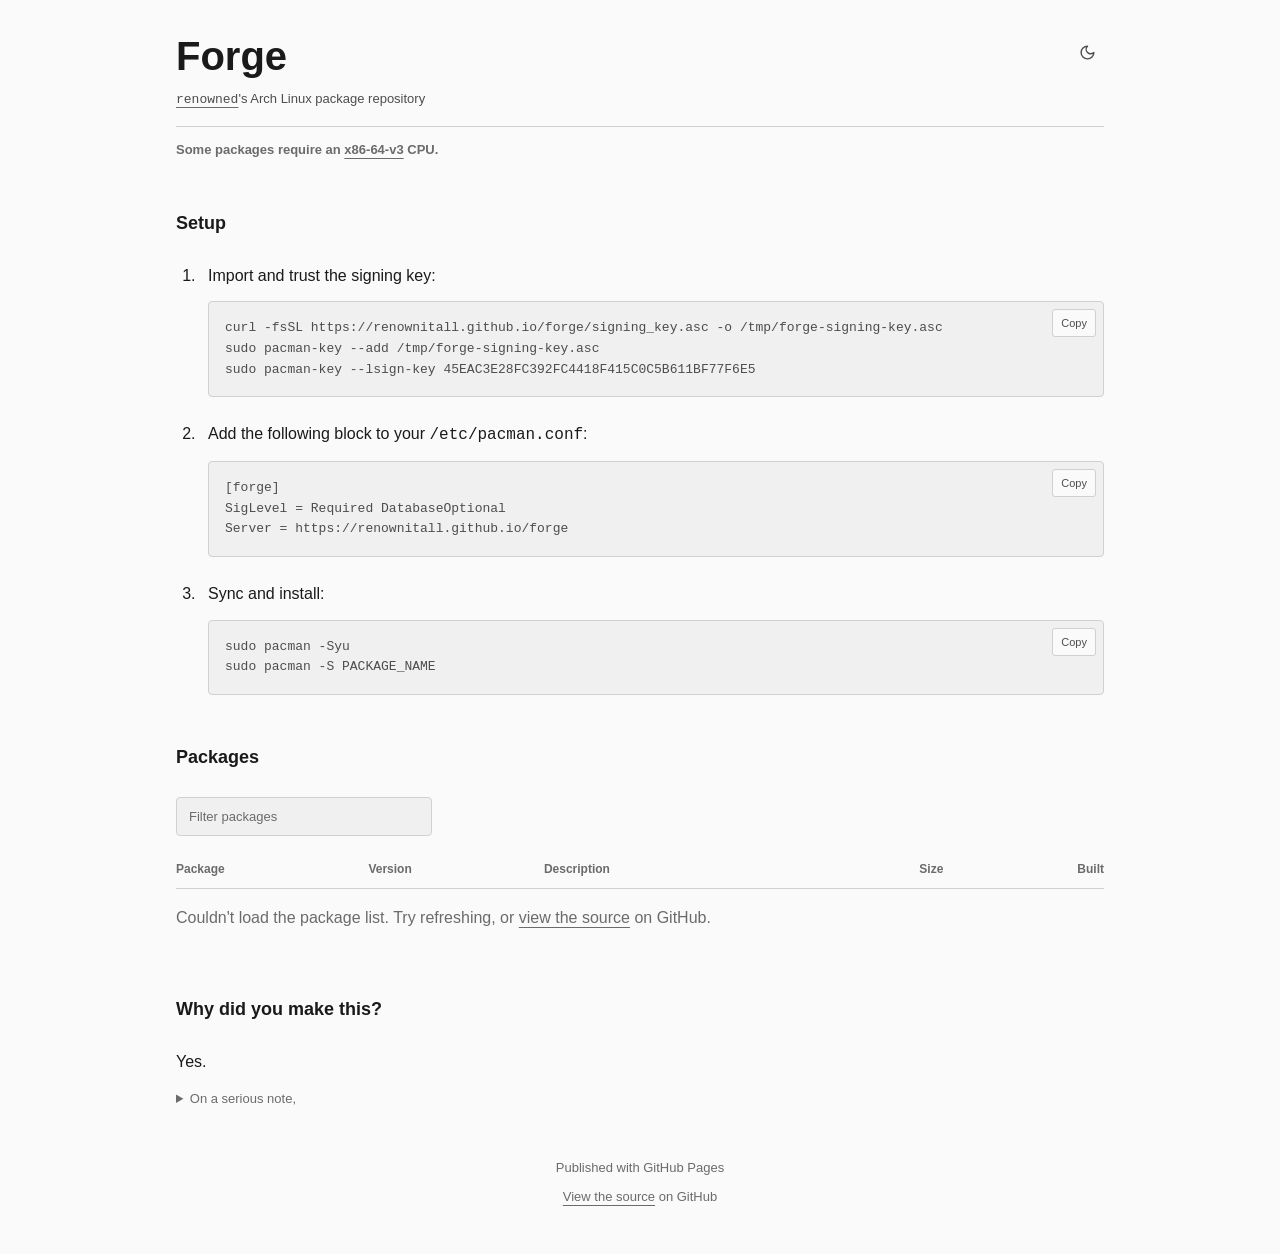
==== web/index.html @ a058bf5c "feat(web): switch to Google Sans/Code and regenerate logo Remove ttf-geist and ttf-geist-mono packag" ====
<!doctype html>
<html lang="en">
  <head>
    <meta charset="UTF-8" />
    <meta name="viewport" content="width=device-width, initial-scale=1.0" />
    <meta name="theme-color" content="#fafafa" media="(prefers-color-scheme: light)" />
    <meta name="theme-color" content="#121212" media="(prefers-color-scheme: dark)" />
    <meta
      name="description"
      content="Forge, renowned's Arch Linux package repository: browse available packages, set up the repo, and install with pacman"
    />
    <meta
      http-equiv="Content-Security-Policy"
      content="default-src 'self'; script-src 'self' 'unsafe-inline'; style-src 'self' https://fonts.googleapis.com; font-src https://fonts.gstatic.com; img-src 'self' data:; connect-src 'self'; base-uri 'self'; form-action 'self'"
    />
    <title>forge</title>
    <link rel="icon" type="image/svg+xml" href="favicon.svg" />
    <script>
      (() => {
        const mq = window.matchMedia("(prefers-color-scheme: dark)");
        const apply = () => {
          document.documentElement.dataset.theme = mq.matches ? "dark" : "light";
        };
        apply();
        document.documentElement.classList.add("js");
        mq.addEventListener("change", apply);
      })();
    </script>
    <link rel="preconnect" href="https://fonts.googleapis.com" />
    <link rel="preconnect" href="https://fonts.gstatic.com" crossorigin />
    <link
      href="https://fonts.googleapis.com/css2?family=Google+Sans+Code:ital,wght,MONO@0,300..800,1;1,300..800,1&family=Google+Sans:ital,opsz,wght@0,17..18,400..700;1,17..18,400..700&display=swap"
      rel="stylesheet"
    />
    <link rel="stylesheet" href="styles.css" />
  </head>
  <body>
    <header>
      <div class="site-header">
        <div>
          <h1>Forge</h1>
          <p class="tagline">
            <a href="https://renownitall.github.io"><code>renowned</code></a
            >'s Arch Linux package repository
          </p>
        </div>
        <button
          class="theme-toggle"
          id="theme-toggle"
          type="button"
          aria-label="Toggle theme"
          title="Toggle theme"
        >
          <svg
            xmlns="http://www.w3.org/2000/svg"
            width="17"
            height="17"
            viewBox="0 0 24 24"
            fill="none"
            stroke="currentColor"
            stroke-width="2"
            stroke-linecap="round"
            stroke-linejoin="round"
            aria-hidden="true"
          >
            <path d="M12 3a6 6 0 0 0 9 9 9 9 0 1 1-9-9Z" />
          </svg>
        </button>
      </div>
      <p class="meta">
        <strong
          >Some packages require an
          <a href="https://github.com/HenrikBengtsson/x86-64-level#background">x86-64-v3</a>
          CPU.</strong
        >
      </p>
    </header>

    <main>
      <section id="setup" aria-labelledby="setup-title">
        <h2 id="setup-title">Setup</h2>
        <ol>
          <li>
            <p class="step-text">Import and trust the signing key:</p>
            <div class="code-block">
              <pre><code>curl -fsSL https://renownitall.github.io/forge/signing_key.asc -o /tmp/forge-signing-key.asc
sudo pacman-key --add /tmp/forge-signing-key.asc
sudo pacman-key --lsign-key 45EAC3E28FC392FC4418F415C0C5B611BF77F6E5</code></pre>
              <button
                class="copy"
                type="button"
                data-copy="key"
                aria-label="Copy key setup commands"
              >
                Copy
              </button>
            </div>
          </li>
          <li>
            <p class="step-text">Add the following block to your <code>/etc/pacman.conf</code>:</p>
            <div class="code-block">
              <pre><code>[forge]
SigLevel = Required DatabaseOptional
Server = https://renownitall.github.io/forge</code></pre>
              <button
                class="copy"
                type="button"
                data-copy="conf"
                aria-label="Copy pacman.conf block"
              >
                Copy
              </button>
            </div>
          </li>
          <li>
            <p class="step-text">Sync and install:</p>
            <div class="code-block">
              <pre><code>sudo pacman -Syu
sudo pacman -S PACKAGE_NAME</code></pre>
              <button
                class="copy"
                type="button"
                data-copy="install"
                aria-label="Copy sync and install commands"
              >
                Copy
              </button>
            </div>
          </li>
        </ol>
      </section>

      <section id="packages" aria-labelledby="packages-title">
        <h2 id="packages-title">Packages</h2>
        <div class="toolbar">
          <div class="search">
            <input
              type="search"
              id="filter"
              placeholder="Filter packages"
              aria-label="Filter packages by name or description"
            />
            <button
              id="filter-clear"
              class="filter-clear"
              type="button"
              aria-label="Clear filter"
              hidden
            >
              <svg
                xmlns="http://www.w3.org/2000/svg"
                width="14"
                height="14"
                viewBox="0 0 24 24"
                fill="none"
                stroke="currentColor"
                stroke-width="2"
                stroke-linecap="round"
                stroke-linejoin="round"
                aria-hidden="true"
              >
                <path d="M18 6 6 18" />
                <path d="m6 6 12 12" />
              </svg>
            </button>
          </div>
          <span class="count" id="count" role="status"></span>
        </div>
        <div class="table-wrap" tabindex="0" role="region" aria-labelledby="packages-title">
          <table>
            <caption class="sr-only">
              Packages
            </caption>
            <thead>
              <tr>
                <th scope="col">Package</th>
                <th scope="col">Version</th>
                <th scope="col">Description</th>
                <th scope="col" class="num">Size</th>
                <th scope="col" class="num">Built</th>
              </tr>
            </thead>
            <tbody id="rows">
              <tr>
                <td colspan="5" class="state">Loading…</td>
              </tr>
            </tbody>
          </table>
        </div>
        <p class="state" id="error" hidden>
          Couldn't load the package list. Try refreshing, or
          <a href="https://github.com/renownitall/forge">view the source</a> on GitHub.
        </p>
        <noscript
          ><p class="state">
            The package list needs JavaScript. Alternatively, point pacman at the repo and run
            <code>pacman -Sl forge</code>.
          </p></noscript
        >
        <span id="copy-status" class="sr-only" role="status"></span>
      </section>

      <section id="why" aria-labelledby="why-title">
        <h2 id="why-title">Why did you make this?</h2>
        <p>Yes.</p>
        <details class="why-details">
          <summary>On a serious note,</summary>
          <p>I don't want build dependencies and leftovers on my machine.</p>
        </details>
      </section>
    </main>

    <footer>
      <p>Published with GitHub Pages</p>
      <p><a href="https://github.com/renownitall/forge">View the source</a> on GitHub</p>
    </footer>

    <script src="app.js"></script>
  </body>
</html>
---- web/styles.css ----
:root {
  --font-sans: "Google Sans", "Noto Sans", sans-serif;
  --font-mono: "Google Sans Code", ui-monospace, monospace;
  --focus-width: 2px;
  --space-1: 0.25rem;
  --space-2: 0.5rem;
  --space-3: 0.75rem;
  --space-4: 1rem;
  --space-5: 1.5rem;
  --space-6: 2rem;
  --space-7: 3rem;

  --bg: #fafafa;
  --bg-alt: #f0f0f0;
  --text: #1a1a1a;
  --text-2: #4d4d4d;
  --dim: #6b6b6b;
  --line: #d0d0d0;
}

:root[data-theme="dark"] {
  --bg: #121212;
  --bg-alt: #1e1e1e;
  --text: #f5f5f5;
  --text-2: #b3b3b3;
  --dim: #8a8a8a;
  --line: #3a3a3a;
}

/* Visitors without JavaScript never get a data-theme attribute set,
   so fall back to following the system preference. */
@media (prefers-color-scheme: dark) {
  :root:not([data-theme]) {
    --bg: #121212;
    --bg-alt: #1e1e1e;
    --text: #f5f5f5;
    --text-2: #b3b3b3;
    --dim: #8a8a8a;
    --line: #3a3a3a;
  }
}

* {
  box-sizing: border-box;
}

body {
  margin: 0 auto;
  max-width: 62rem;
  padding: var(--space-6) var(--space-6) var(--space-7);
  background: var(--bg);
  color: var(--text);
  font-family: var(--font-sans);
  font-size: 1rem;
  line-height: 1.65;
  transition:
    background-color 160ms ease,
    color 160ms ease;
}

h1 {
  margin: 0;
  font-size: clamp(1.75rem, 5vw, 2.5rem);
  line-height: 1.2;
}

.site-header {
  display: flex;
  justify-content: space-between;
  align-items: flex-start;
  gap: var(--space-4);
}

.theme-toggle {
  flex: 0 0 auto;
  display: inline-flex;
  align-items: center;
  justify-content: center;
  padding: var(--space-2);
  margin-top: var(--space-1);
  border: 0;
  background: transparent;
  color: var(--text-2);
  cursor: pointer;
  transition: color 160ms ease;
}

.theme-toggle:hover {
  color: var(--text);
}

/* Without JavaScript there is nothing to toggle, filter, or render. */
html:not(.js) .theme-toggle,
html:not(.js) .toolbar,
html:not(.js) .table-wrap {
  display: none;
}

.sr-only {
  position: absolute;
  width: 1px;
  height: 1px;
  padding: 0;
  margin: -1px;
  overflow: hidden;
  clip: rect(0, 0, 0, 0);
  white-space: nowrap;
  border: 0;
}

h2 {
  font-size: 1.125rem;
  margin: var(--space-7) 0 var(--space-5);
}

p {
  margin: 0;
}

a {
  color: inherit;
  text-decoration-color: var(--dim);
  text-underline-offset: 0.25rem;
}

a:hover {
  color: var(--text-2);
}

:focus-visible {
  outline: var(--focus-width) solid var(--text);
  outline-offset: 2px;
}

.tagline {
  color: var(--text-2);
  font-size: 0.8125rem;
  margin-top: var(--space-2);
}

.meta {
  color: var(--dim);
  font-size: 0.8125rem;
  margin-top: var(--space-4);
  padding-top: var(--space-3);
  border-top: 1px solid var(--line);
}

ol {
  margin: 0;
  padding-left: var(--space-5);
}

li {
  padding-left: var(--space-2);
}

li + li {
  margin-top: var(--space-5);
}

.step-text {
  color: var(--text);
  margin-bottom: var(--space-3);
}

pre {
  position: relative;
  margin: 0;
  padding: var(--space-4);
  background: var(--bg-alt);
  border: 1px solid var(--line);
  border-radius: 4px;
  overflow-x: auto;
  color: var(--text-2);
  font-size: 0.8125rem;
  line-height: 1.6;
}

code {
  font-family: var(--font-mono);
}

.code-block {
  position: relative;
}

.copy {
  position: absolute;
  top: var(--space-2);
  right: var(--space-2);
  padding: 0.25rem 0.5rem;
  border: 1px solid var(--line);
  border-radius: 3px;
  background: var(--bg);
  color: var(--text-2);
  font: inherit;
  font-size: 0.6875rem;
  cursor: pointer;
  transition:
    color 160ms ease,
    border-color 160ms ease;
}

.copy:hover {
  color: var(--text);
  border-color: var(--dim);
}

.toolbar {
  display: flex;
  justify-content: space-between;
  align-items: baseline;
  gap: var(--space-4);
  flex-wrap: wrap;
  margin-bottom: var(--space-4);
}

.count {
  color: var(--dim);
  font-size: 0.8125rem;
}

.search {
  position: relative;
}

input[type="search"] {
  padding: var(--space-2) var(--space-3);
  border: 1px solid var(--line);
  border-radius: 4px;
  background: var(--bg-alt);
  color: var(--text);
  font: inherit;
  font-size: 0.8125rem;
  min-width: 16rem;
}

/* The native cancel button ignores theming; the Lucide one replaces it. */
input[type="search"]::-webkit-search-cancel-button,
input[type="search"]::-webkit-search-decoration {
  -webkit-appearance: none;
  appearance: none;
  display: none;
}

.search input {
  padding-right: 2.25rem;
}

.filter-clear {
  position: absolute;
  top: 50%;
  right: var(--space-2);
  transform: translateY(-50%);
  display: grid;
  place-items: center;
  padding: 0.25rem;
  border: none;
  background: none;
  color: var(--dim);
  cursor: pointer;
  transition: color 160ms ease;
}

.filter-clear:hover {
  color: var(--text);
}

.filter-clear svg {
  display: block;
}

.filter-clear[hidden] {
  display: none;
}

input[type="search"]::placeholder {
  color: var(--dim);
}

.table-wrap {
  overflow-x: auto;
}

table {
  width: 100%;
  min-width: 48rem;
  border-collapse: collapse;
  font-size: 0.875rem;
}

/* Version strings like 0.0.0.r14.g5a4ff9c-1 must never wrap mid-token. */
td:nth-child(2) {
  white-space: nowrap;
}

th {
  text-align: left;
  color: var(--dim);
  font-weight: 700;
  font-size: 0.75rem;
  padding: var(--space-2) var(--space-3) var(--space-2) 0;
  border-bottom: 1px solid var(--line);
  white-space: nowrap;
}

td {
  padding: var(--space-3) var(--space-3) var(--space-3) 0;
  border-bottom: 1px solid var(--line);
  vertical-align: top;
}

td.num,
th.num {
  white-space: nowrap;
  text-align: right;
  padding-left: var(--space-5);
  padding-right: 0;
}

td.desc {
  color: var(--text-2);
}

.mono {
  font-family: var(--font-mono);
  font-size: 0.8125rem;
}

.pkg-links {
  display: block;
  font-size: 0.6875rem;
  margin-top: 2px;
}

.pkg-links a {
  color: var(--dim);
}

.pkg-links a:hover {
  color: var(--text);
}

.why-details {
  margin-top: var(--space-3);
  font-size: 0.8125rem;
  color: var(--text-2);
}

.why-details summary {
  cursor: pointer;
  color: var(--dim);
  font-size: 0.8125rem;
}

.why-details summary:hover {
  color: var(--text);
}

.why-details p {
  margin-top: var(--space-2);
}

.state {
  color: var(--dim);
  padding: var(--space-4) 0;
}

footer {
  margin-top: var(--space-7);
  text-align: center;
  color: var(--dim);
  font-size: 0.8125rem;
}

footer p {
  margin: 0;
}

footer p + p {
  margin-top: var(--space-2);
}

@media (max-width: 34rem) {
  body {
    padding: var(--space-6);
  }
}

@media (prefers-reduced-motion: reduce) {
  * {
    transition: none !important;
  }
}
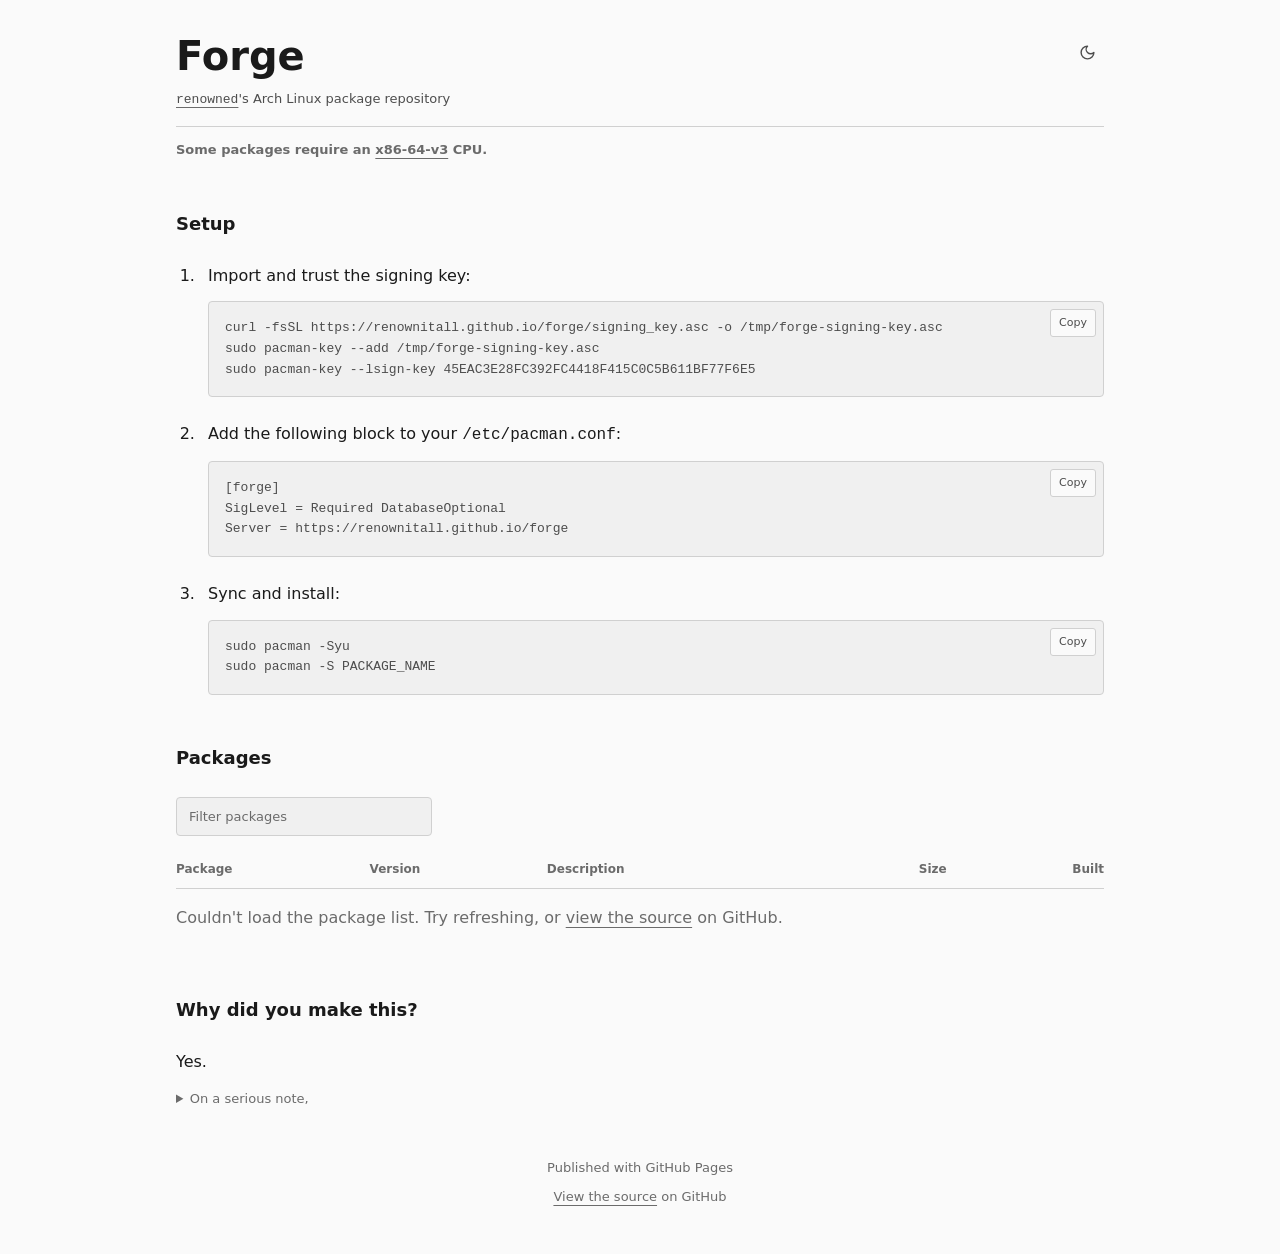
==== commit 390dd2d9: "style(web): switch to Source Sans 3 and Source Code Pro" ====
--- a/web/index.html
+++ b/web/index.html
@@ -29,7 +29,7 @@
     <link rel="preconnect" href="https://fonts.googleapis.com" />
     <link rel="preconnect" href="https://fonts.gstatic.com" crossorigin />
     <link
-      href="https://fonts.googleapis.com/css2?family=Google+Sans+Code:ital,wght,MONO@0,300..800,1;1,300..800,1&family=Google+Sans:ital,opsz,wght@0,17..18,400..700;1,17..18,400..700&display=swap"
+      href="https://fonts.googleapis.com/css2?family=Source+Code+Pro:ital,wght@0,200..900;1,200..900&family=Source+Sans+3:ital,wght@0,200..900;1,200..900&display=swap"
       rel="stylesheet"
     />
     <link rel="stylesheet" href="styles.css" />
--- a/web/styles.css
+++ b/web/styles.css
@@ -1,6 +1,6 @@
 :root {
-  --font-sans: "Google Sans", "Noto Sans", sans-serif;
-  --font-mono: "Google Sans Code", ui-monospace, monospace;
+  --font-sans: "Source Sans 3", system-ui, sans-serif;
+  --font-mono: "Source Code Pro", ui-monospace, monospace;
   --focus-width: 2px;
   --space-1: 0.25rem;
   --space-2: 0.5rem;
@@ -38,6 +38,10 @@
     --dim: #8a8a8a;
     --line: #3a3a3a;
   }
+
+  :root:not([data-theme]) .copy .check {
+    color: #4ade80;
+  }
 }
 
 * {
@@ -189,6 +193,9 @@
   position: absolute;
   top: var(--space-2);
   right: var(--space-2);
+  display: inline-flex;
+  align-items: center;
+  gap: 0.25rem;
   padding: 0.25rem 0.5rem;
   border: 1px solid var(--line);
   border-radius: 3px;
@@ -205,6 +212,20 @@
 .copy:hover {
   color: var(--text);
   border-color: var(--dim);
+}
+
+.copy svg {
+  display: block;
+}
+
+.copy .check {
+  width: 12px;
+  height: 12px;
+  color: #15803d;
+}
+
+:root[data-theme="dark"] .copy .check {
+  color: #4ade80;
 }
 
 .toolbar {
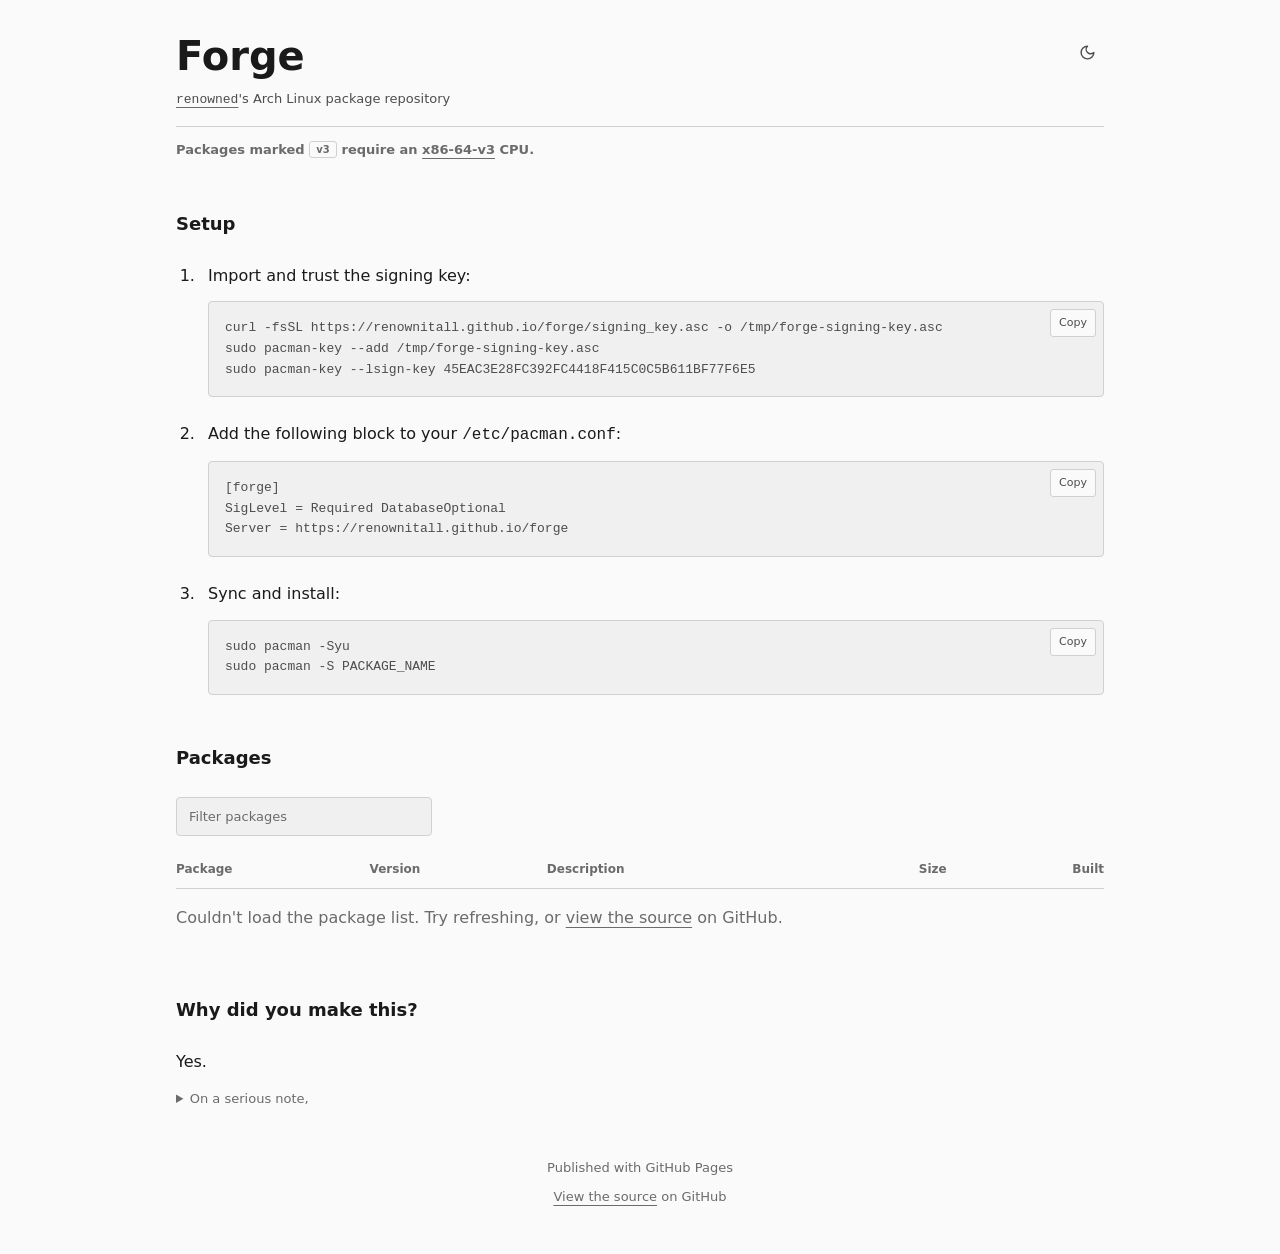
==== commit 5be63ceb: "fix: act on site review findings - web: move the Copy button into normal flow above code blocks unde" ====
--- a/web/index.html
+++ b/web/index.html
@@ -13,7 +13,15 @@
       http-equiv="Content-Security-Policy"
       content="default-src 'self'; script-src 'self' 'unsafe-inline'; style-src 'self' https://fonts.googleapis.com; font-src https://fonts.gstatic.com; img-src 'self' data:; connect-src 'self'; base-uri 'self'; form-action 'self'"
     />
-    <title>forge</title>
+    <title>Forge — renowned's Arch repo</title>
+    <meta property="og:type" content="website" />
+    <meta property="og:title" content="Forge — renowned's Arch repo" />
+    <meta
+      property="og:description"
+      content="renowned's Arch Linux package repository: browse available packages, set up the repo, and install with pacman"
+    />
+    <meta property="og:url" content="https://renownitall.github.io/forge/" />
+    <meta name="twitter:card" content="summary" />
     <link rel="icon" type="image/svg+xml" href="favicon.svg" />
     <script>
       (() => {
@@ -69,7 +77,7 @@
       </div>
       <p class="meta">
         <strong
-          >Some packages require an
+          >Packages marked <span class="badge">v3</span> require an
           <a href="https://github.com/HenrikBengtsson/x86-64-level#background">x86-64-v3</a>
           CPU.</strong
         >
--- a/web/styles.css
+++ b/web/styles.css
@@ -363,6 +363,27 @@
   color: var(--text);
 }
 
+.badge {
+  display: inline-block;
+  padding: 0 0.375rem;
+  border: 1px solid var(--line);
+  border-radius: 3px;
+  color: var(--dim);
+  font-family: var(--font-sans);
+  font-size: 0.625rem;
+  font-weight: 700;
+  line-height: 1.5;
+  letter-spacing: 0.02em;
+  vertical-align: 1px;
+  white-space: nowrap;
+}
+
+/* The gap belongs to the table's metadata line, where the badge follows
+   "PKGBUILD" with no whitespace; in prose the word spaces already space it. */
+.pkg-links .badge {
+  margin-left: var(--space-2);
+}
+
 .why-details {
   margin-top: var(--space-3);
   font-size: 0.8125rem;
@@ -407,6 +428,20 @@
   body {
     padding: var(--space-6);
   }
+
+  /* A floating Copy button would cover horizontally scrolling code on
+     narrow screens, so drop it into normal flow above the block. */
+  .code-block {
+    display: flex;
+    flex-direction: column;
+  }
+
+  .copy {
+    position: static;
+    order: -1;
+    align-self: flex-end;
+    margin-bottom: var(--space-2);
+  }
 }
 
 @media (prefers-reduced-motion: reduce) {
